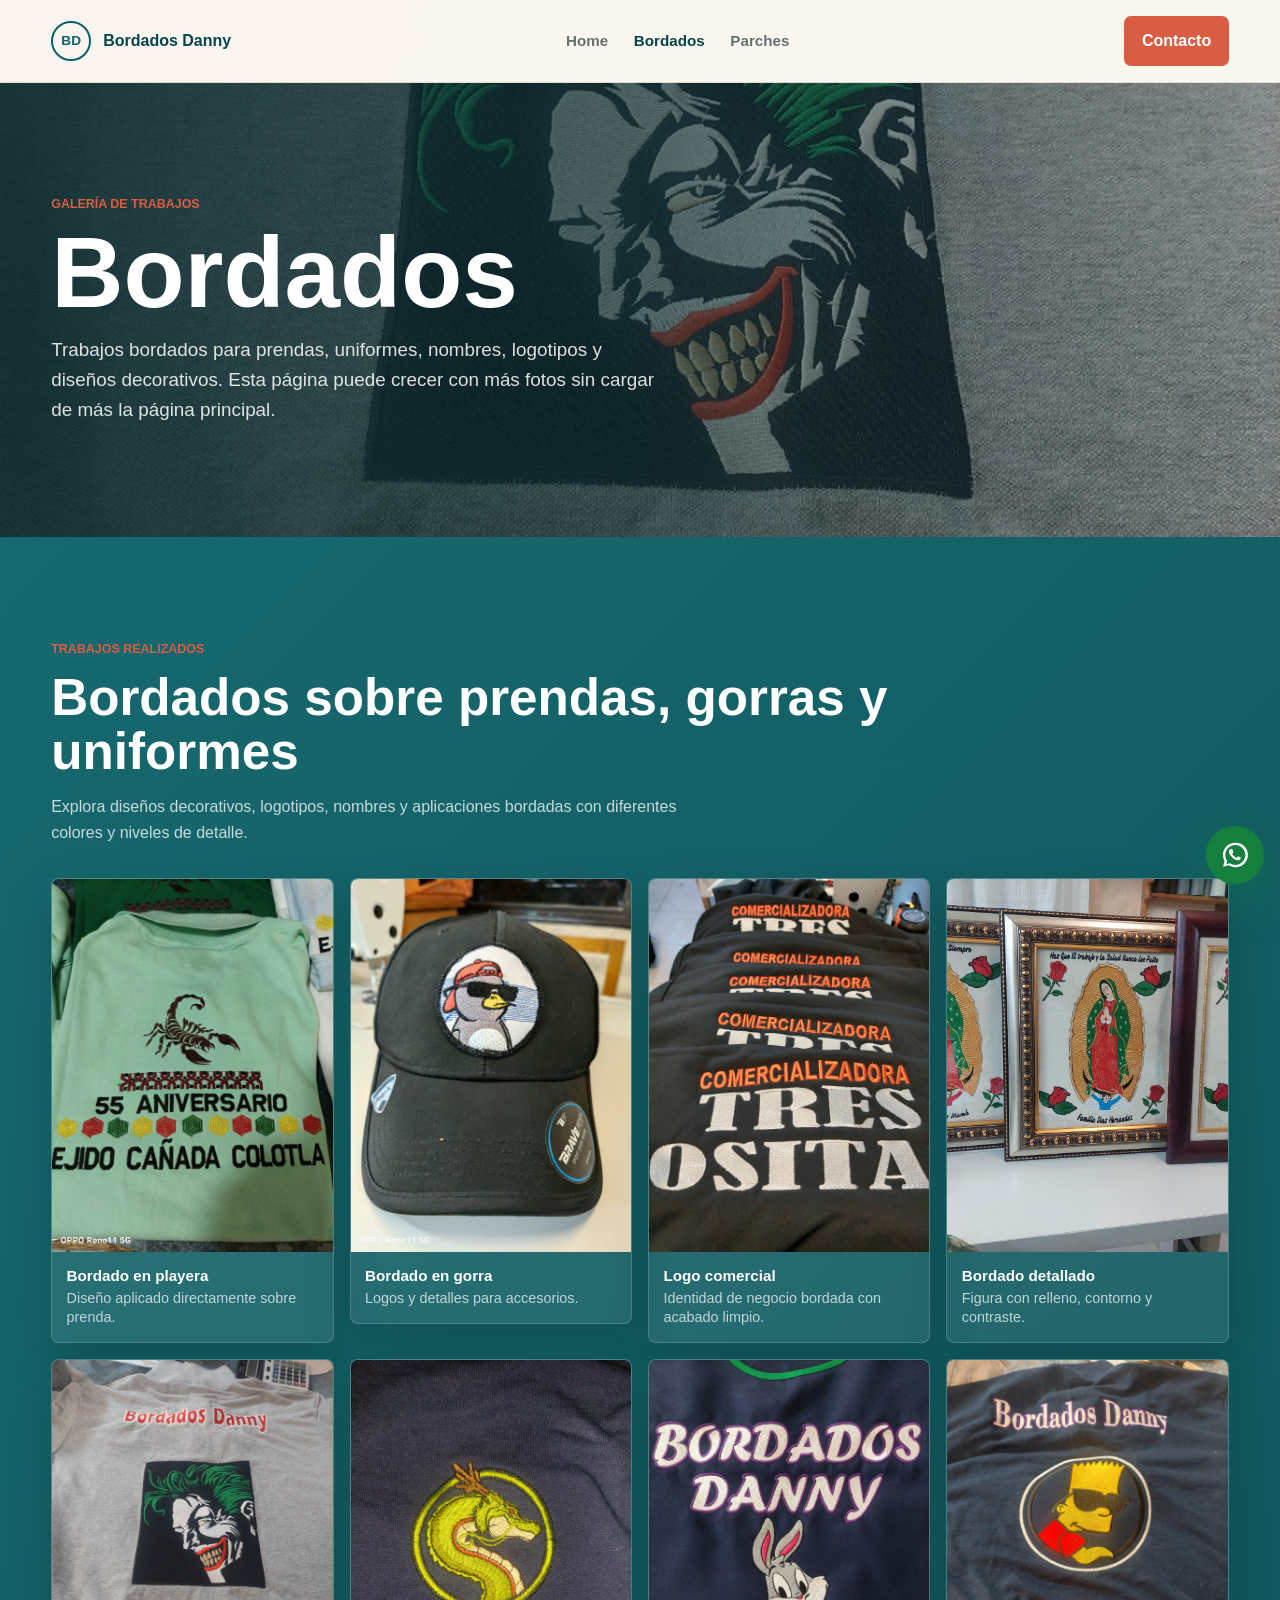
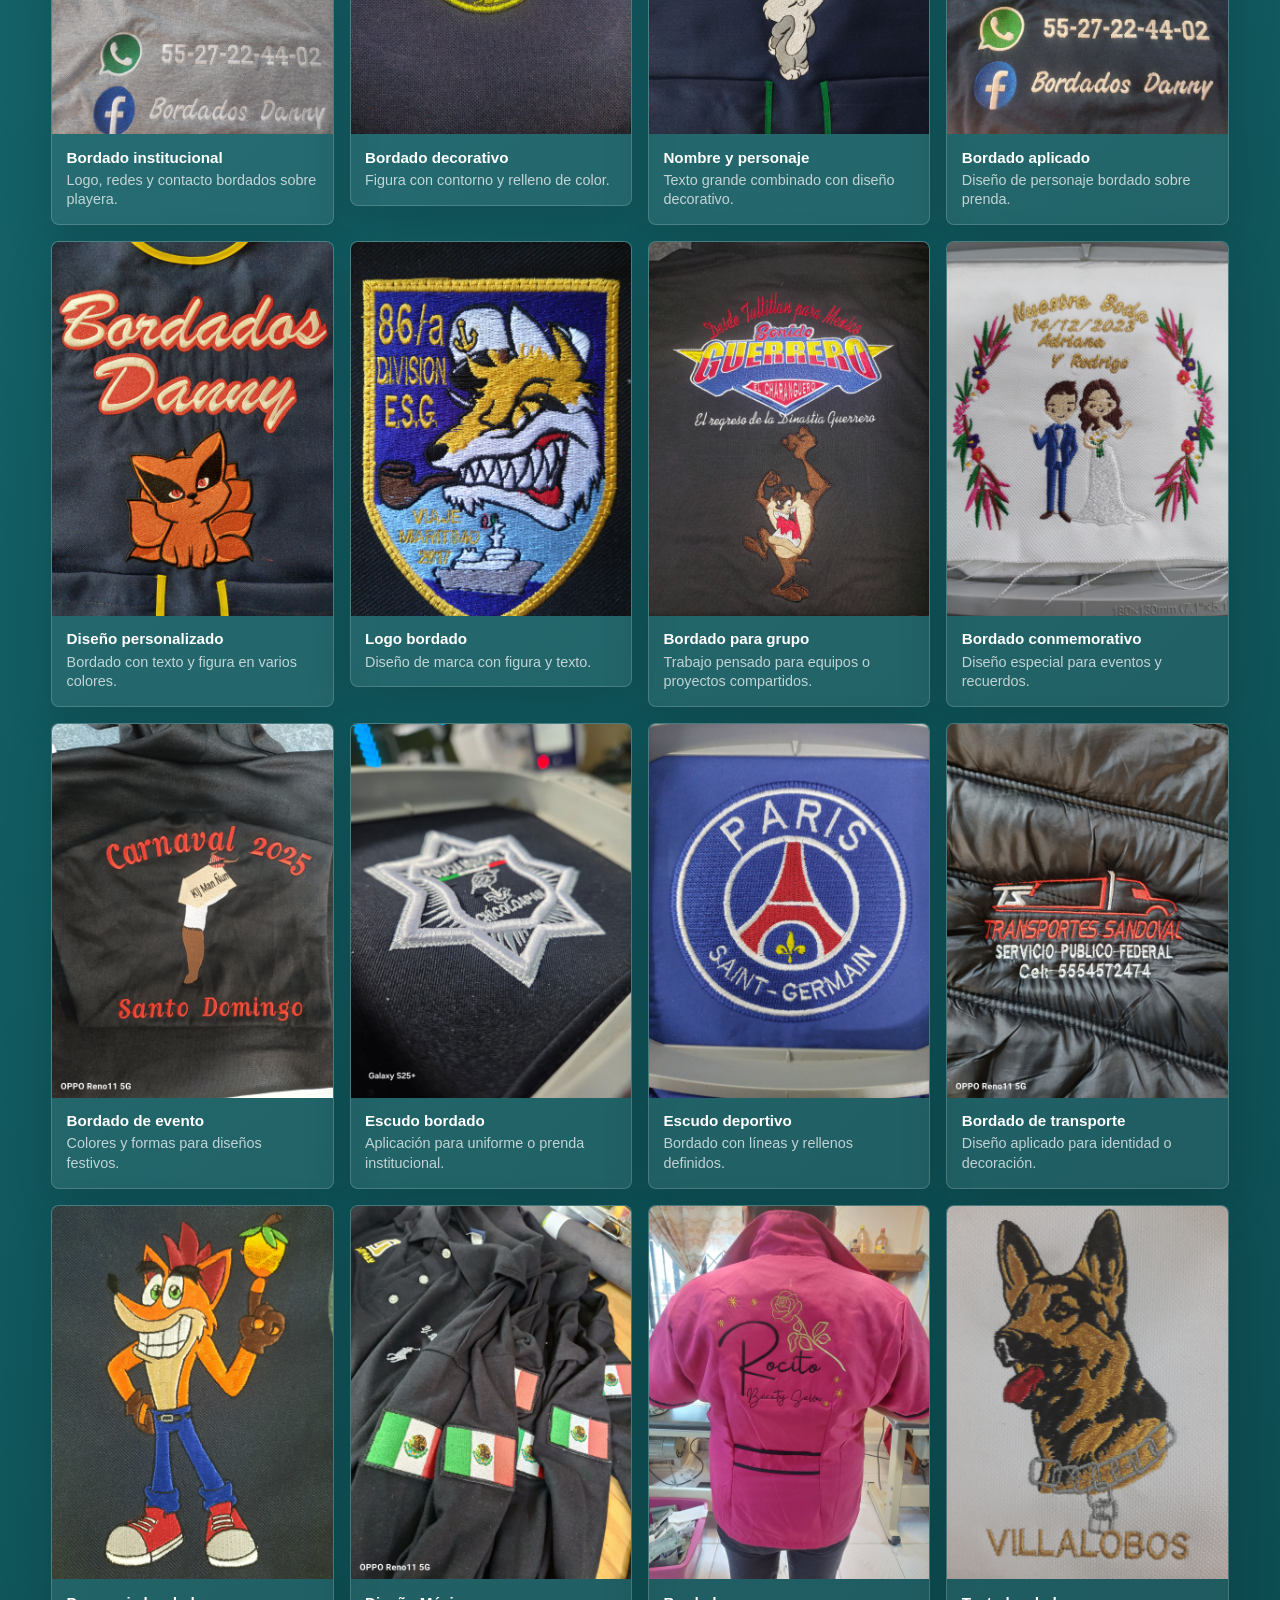
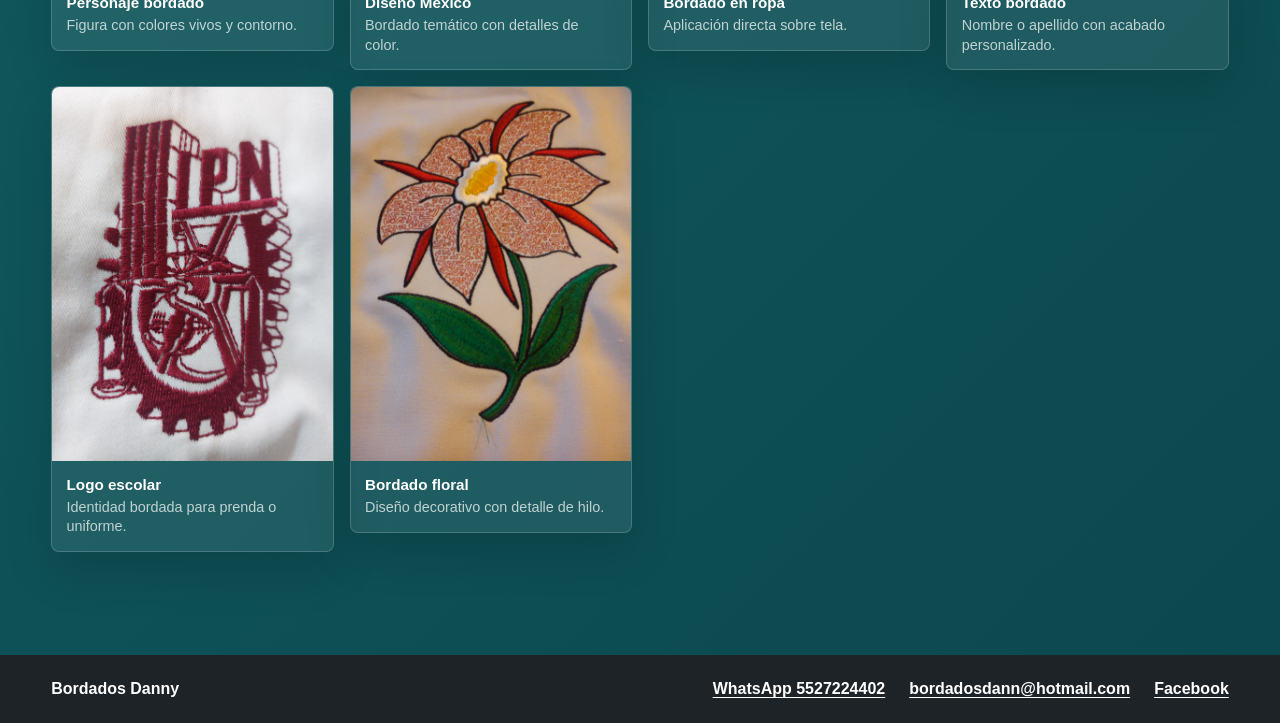
==== bordados.html @ f55cc2e5 "subida de imagenes" ====
<!DOCTYPE html>
<html lang="es">
<head>
  <meta charset="UTF-8">
  <meta name="viewport" content="width=device-width, initial-scale=1.0">
  <title>Bordados | Bordados Danny</title>
  <meta name="description" content="Galería de bordados personalizados de Bordados Danny para prendas, uniformes, logos, nombres y diseños especiales.">
  <link rel="stylesheet" href="styles.css">
</head>
<body>
  <header class="site-header">
    <a class="brand" href="index.html#inicio" aria-label="Inicio Bordados Danny">
      <span class="brand-mark">BD</span>
      <span>Bordados Danny</span>
    </a>

    <nav class="main-nav" aria-label="Navegación principal">
      <a href="index.html#inicio">Home</a>
      <a href="bordados.html" aria-current="page">Bordados</a>
      <a href="parches.html">Parches</a>
    </nav>

    <a class="header-cta" href="index.html#contacto">
      Contacto
    </a>
  </header>

  <main>
    <section class="page-hero">
      <div class="page-hero-copy">
        <p class="eyebrow">Galería de trabajos</p>
        <h1>Bordados</h1>
        <p>
          Trabajos bordados para prendas, uniformes, nombres, logotipos y diseños decorativos. Esta página puede crecer con más fotos sin cargar de más la página principal.
        </p>
      </div>
    </section>

    <section class="section gallery-page" aria-label="Galería completa de bordados">
      <div class="gallery-heading">
        <p class="eyebrow">Trabajos realizados</p>
        <h2>Bordados sobre prendas, gorras y uniformes</h2>
        <p>Explora diseños decorativos, logotipos, nombres y aplicaciones bordadas con diferentes colores y niveles de detalle.</p>
      </div>

      <div class="gallery-grid">
        <figure class="work-photo">
          <img src="assets/bordados/bordado-en-playera.jpeg" alt="Bordado personalizado sobre playera" loading="lazy">
          <figcaption>
            <strong>Bordado en playera</strong>
            <span>Diseño aplicado directamente sobre prenda.</span>
          </figcaption>
        </figure>

        <figure class="work-photo">
          <img src="assets/bordados/bordado-en-gorra.jpeg" alt="Bordado aplicado sobre gorra" loading="lazy">
          <figcaption>
            <strong>Bordado en gorra</strong>
            <span>Logos y detalles para accesorios.</span>
          </figcaption>
        </figure>

        <figure class="work-photo">
          <img src="assets/bordados/bordado-comercializadora.jpeg" alt="Bordado de logotipo comercial sobre prenda" loading="lazy">
          <figcaption>
            <strong>Logo comercial</strong>
            <span>Identidad de negocio bordada con acabado limpio.</span>
          </figcaption>
        </figure>

        <figure class="work-photo">
          <img src="assets/bordados/bordado-virgen.jpeg" alt="Bordado religioso de la Virgen" loading="lazy">
          <figcaption>
            <strong>Bordado detallado</strong>
            <span>Figura con relleno, contorno y contraste.</span>
          </figcaption>
        </figure>

        <figure class="work-photo">
          <img src="assets/bordados/bordado-playera-logo.jpeg" alt="Playera azul con logo Bordados Danny y datos bordados" loading="lazy">
          <figcaption>
            <strong>Bordado institucional</strong>
            <span>Logo, redes y contacto bordados sobre playera.</span>
          </figcaption>
        </figure>

        <figure class="work-photo">
          <img src="assets/bordados/bordado-dragon.jpeg" alt="Bordado de dragón verde sobre tela azul" loading="lazy">
          <figcaption>
            <strong>Bordado decorativo</strong>
            <span>Figura con contorno y relleno de color.</span>
          </figcaption>
        </figure>

        <figure class="work-photo">
          <img src="assets/bordados/bordado-personaje-azul.jpeg" alt="Mandil azul con texto Bordados Danny y personaje bordado" loading="lazy">
          <figcaption>
            <strong>Nombre y personaje</strong>
            <span>Texto grande combinado con diseño decorativo.</span>
          </figcaption>
        </figure>

        <figure class="work-photo">
          <img src="assets/bordados/bordado-parche-gris.jpeg" alt="Sudadera gris con bordado de personaje" loading="lazy">
          <figcaption>
            <strong>Bordado aplicado</strong>
            <span>Diseño de personaje bordado sobre prenda.</span>
          </figcaption>
        </figure>

        <figure class="work-photo">
          <img src="assets/bordados/bordado-zorro.jpg" alt="Mandil azul con texto Bordados Danny y zorro bordado" loading="lazy">
          <figcaption>
            <strong>Diseño personalizado</strong>
            <span>Bordado con texto y figura en varios colores.</span>
          </figcaption>
        </figure>

        <figure class="work-photo">
          <img src="assets/bordados/bordado-logo-zorro.jpeg" alt="Bordado de logotipo con figura de zorro" loading="lazy">
          <figcaption>
            <strong>Logo bordado</strong>
            <span>Diseño de marca con figura y texto.</span>
          </figcaption>
        </figure>

        <figure class="work-photo">
          <img src="assets/bordados/bordado-grupo.jpeg" alt="Bordado grupal sobre prenda" loading="lazy">
          <figcaption>
            <strong>Bordado para grupo</strong>
            <span>Trabajo pensado para equipos o proyectos compartidos.</span>
          </figcaption>
        </figure>

        <figure class="work-photo">
          <img src="assets/bordados/bordado-boda.jpeg" alt="Bordado con motivo de boda" loading="lazy">
          <figcaption>
            <strong>Bordado conmemorativo</strong>
            <span>Diseño especial para eventos y recuerdos.</span>
          </figcaption>
        </figure>

        <figure class="work-photo">
          <img src="assets/bordados/bordado-carnaval.jpeg" alt="Bordado con diseño de carnaval" loading="lazy">
          <figcaption>
            <strong>Bordado de evento</strong>
            <span>Colores y formas para diseños festivos.</span>
          </figcaption>
        </figure>

        <figure class="work-photo">
          <img src="assets/bordados/bordado-policia.jpeg" alt="Bordado de escudo de policía" loading="lazy">
          <figcaption>
            <strong>Escudo bordado</strong>
            <span>Aplicación para uniforme o prenda institucional.</span>
          </figcaption>
        </figure>

        <figure class="work-photo">
          <img src="assets/bordados/bordado-psg.jpeg" alt="Bordado de escudo deportivo PSG" loading="lazy">
          <figcaption>
            <strong>Escudo deportivo</strong>
            <span>Bordado con líneas y rellenos definidos.</span>
          </figcaption>
        </figure>

        <figure class="work-photo">
          <img src="assets/bordados/bordado-trasnporte.jpeg" alt="Bordado de transporte sobre prenda" loading="lazy">
          <figcaption>
            <strong>Bordado de transporte</strong>
            <span>Diseño aplicado para identidad o decoración.</span>
          </figcaption>
        </figure>

        <figure class="work-photo">
          <img src="assets/bordados/boradado-crash.jpeg" alt="Bordado de personaje Crash" loading="lazy">
          <figcaption>
            <strong>Personaje bordado</strong>
            <span>Figura con colores vivos y contorno.</span>
          </figcaption>
        </figure>

        <figure class="work-photo">
          <img src="assets/bordados/boradado-mexico.jpeg" alt="Bordado con diseño de México" loading="lazy">
          <figcaption>
            <strong>Diseño México</strong>
            <span>Bordado temático con detalles de color.</span>
          </figcaption>
        </figure>

        <figure class="work-photo">
          <img src="assets/bordados/boradado-ropa.jpeg" alt="Bordado aplicado sobre ropa" loading="lazy">
          <figcaption>
            <strong>Bordado en ropa</strong>
            <span>Aplicación directa sobre tela.</span>
          </figcaption>
        </figure>

        <figure class="work-photo">
          <img src="assets/bordados/boraddao-villalobos.jpeg" alt="Bordado de texto Villalobos" loading="lazy">
          <figcaption>
            <strong>Texto bordado</strong>
            <span>Nombre o apellido con acabado personalizado.</span>
          </figcaption>
        </figure>

        <figure class="work-photo">
          <img src="assets/bordados/boraddo-ipn.jpeg" alt="Bordado de logotipo IPN" loading="lazy">
          <figcaption>
            <strong>Logo escolar</strong>
            <span>Identidad bordada para prenda o uniforme.</span>
          </figcaption>
        </figure>

        <figure class="work-photo">
          <img src="assets/bordados/boradodo-flor.jpeg" alt="Bordado floral sobre tela" loading="lazy">
          <figcaption>
            <strong>Bordado floral</strong>
            <span>Diseño decorativo con detalle de hilo.</span>
          </figcaption>
        </figure>
      </div>
    </section>
  </main>

  <footer class="site-footer">
    <p>Bordados Danny</p>
    <div class="footer-links">
      <a href="https://wa.me/525527224402?text=Me%20gustar%C3%ADa%20recibir%20informaci%C3%B3n." target="_blank" rel="noopener">WhatsApp 5527224402</a>
      <a href="mailto:bordadosdann@hotmail.com">bordadosdann@hotmail.com</a>
      <a href="https://www.facebook.com/share/1JJfWTKJQd/" target="_blank" rel="noopener">Facebook</a>
    </div>
  </footer>

  <a class="floating-whatsapp" href="https://wa.me/525527224402?text=Me%20gustar%C3%ADa%20recibir%20informaci%C3%B3n." target="_blank" rel="noopener" aria-label="Enviar WhatsApp a Bordados Danny 5527224402">
    <svg viewBox="0 0 24 24" aria-hidden="true" focusable="false">
      <path d="M12 2.1a9.7 9.7 0 0 0-8.4 14.5l-1.2 4.5 4.6-1.2A9.7 9.7 0 1 0 12 2.1Zm0 17.6a7.9 7.9 0 0 1-4-1.1l-.3-.2-2.7.7.7-2.6-.2-.3A7.9 7.9 0 1 1 12 19.7Zm4.4-5.9c-.2-.1-1.4-.7-1.6-.8s-.4-.1-.6.1-.6.8-.8.9-.3.2-.5.1a6.5 6.5 0 0 1-3.2-2.8c-.2-.3 0-.4.1-.6l.4-.5c.1-.2.2-.3.3-.5s0-.4 0-.5l-.7-1.7c-.2-.4-.4-.4-.6-.4h-.5c-.2 0-.5.1-.7.3s-.9.8-.9 2.1 1 2.4 1.1 2.6a9.1 9.1 0 0 0 3.8 3.3c1.4.6 1.9.6 2.6.5.8-.1 1.4-.6 1.6-1.1.2-.5.2-1 .1-1.1Z"/>
    </svg>
  </a>
</body>
</html>
---- styles.css ----
/* === Variables globales === */
:root {
  --ink: #1e2327;
  --muted: #66706f;
  --line: #d9d0c2;
  --paper: #faf7f0;
  --teal: #0a6168;
  --teal-dark: #06454a;
  --coral: #d95d42;
  --white: #ffffff;
  --shadow: 0 24px 70px rgba(31, 35, 35, 0.13);
}

/* === Reset y tipografía === */
* {
  box-sizing: border-box;
}

html {
  scroll-behavior: smooth;
}

body {
  margin: 0;
  font-family: Arial, Helvetica, sans-serif;
  color: var(--ink);
  background:
    radial-gradient(circle at 10% 0%, rgba(217, 93, 66, 0.12), transparent 32rem),
    linear-gradient(180deg, var(--paper), #fffaf2 38%, #f7f4ec);
  line-height: 1.6;
}

img {
  display: block;
  max-width: 100%;
}

a {
  color: inherit;
  text-decoration: none;
}

/* === Header === */
.site-header {
  position: sticky;
  top: 0;
  z-index: 20;
  display: grid;
  grid-template-columns: auto minmax(0, 1fr) auto;
  align-items: center;
  gap: 1.5rem;
  padding: 1rem clamp(1rem, 4vw, 4.5rem);
  background: rgba(250, 247, 240, 0.92);
  border-bottom: 1px solid rgba(217, 208, 194, 0.7);
  backdrop-filter: blur(14px);
}

.brand {
  display: inline-flex;
  align-items: center;
  gap: 0.75rem;
  min-width: 0;
  font-weight: 800;
  color: var(--teal-dark);
}

.brand span:last-child {
  overflow: hidden;
  text-overflow: ellipsis;
  white-space: nowrap;
}

.brand-mark {
  display: grid;
  width: 2.5rem;
  height: 2.5rem;
  place-items: center;
  border: 2px solid var(--teal);
  border-radius: 50%;
  color: var(--teal);
  font-size: 0.85rem;
  letter-spacing: 0;
}

.main-nav {
  display: flex;
  align-items: center;
  justify-content: center;
  gap: clamp(0.75rem, 2.4vw, 1.6rem);
  color: var(--muted);
  font-weight: 700;
  font-size: 0.95rem;
}

.main-nav a:hover,
.main-nav a:focus {
  color: var(--coral);
}

.main-nav a[aria-current="page"] {
  color: var(--teal-dark);
}

.header-cta {
  display: inline-flex;
  min-height: 2.8rem;
  align-items: center;
  justify-content: center;
  padding: 0.75rem 1.1rem;
  border-radius: 0.45rem;
  color: var(--white);
  background: var(--coral);
  font-weight: 800;
  white-space: nowrap;
}

/* === Hero === */
.hero {
  min-height: min(760px, calc(100vh - 4.6rem));
  display: grid;
  align-items: center;
  padding: clamp(3rem, 8vw, 7rem) clamp(1rem, 4vw, 4.5rem);
  background:
    linear-gradient(90deg, rgba(8, 40, 43, 0.85) 0%, rgba(8, 40, 43, 0.68) 38%, rgba(8, 40, 43, 0.1) 72%),
    url("assets/shared/bordados-hero.png") center / cover no-repeat;
}

.hero-content {
  max-width: 700px;
  color: var(--white);
}

.eyebrow {
  margin: 0 0 0.7rem;
  color: var(--coral);
  font-size: 0.78rem;
  font-weight: 800;
  letter-spacing: 0;
  text-transform: uppercase;
}

.hero .eyebrow {
  color: #ffd0bf;
}

h1,
h2,
h3,
p {
  overflow-wrap: anywhere;
}

h1 {
  margin: 0;
  font-size: clamp(3rem, 9vw, 7.25rem);
  line-height: 0.93;
  letter-spacing: 0;
}

h2 {
  margin: 0;
  font-size: clamp(2rem, 4vw, 3.8rem);
  line-height: 1.05;
  letter-spacing: 0;
}

h3 {
  margin: 1rem 0 0.65rem;
  font-size: 1.25rem;
  line-height: 1.2;
}

.hero-copy {
  max-width: 560px;
  margin: 1.25rem 0 0;
  color: rgba(255, 255, 255, 0.88);
  font-size: clamp(1rem, 2vw, 1.22rem);
}

.hero-actions {
  display: flex;
  flex-wrap: wrap;
  gap: 0.85rem;
  margin-top: 2rem;
}

.button {
  display: inline-flex;
  min-height: 3rem;
  align-items: center;
  justify-content: center;
  padding: 0.8rem 1.15rem;
  border: 1px solid transparent;
  border-radius: 0.45rem;
  font-weight: 800;
  cursor: pointer;
  transition: transform 160ms ease, box-shadow 160ms ease, background 160ms ease;
}

.button:hover,
.button:focus {
  transform: translateY(-1px);
}

.primary {
  color: var(--white);
  background: var(--coral);
  box-shadow: 0 12px 28px rgba(217, 93, 66, 0.28);
}

.secondary {
  color: var(--white);
  border-color: rgba(255, 255, 255, 0.45);
  background: rgba(255, 255, 255, 0.11);
}

.whatsapp {
  color: var(--white);
  background: #15803d;
  box-shadow: 0 12px 28px rgba(21, 128, 61, 0.24);
}

/* === Secciones generales === */
.section {
  padding: clamp(3.5rem, 8vw, 6.5rem) clamp(1rem, 4vw, 4.5rem);
}

.intro {
  display: grid;
  grid-template-columns: minmax(0, 0.95fr) minmax(280px, 0.75fr);
  gap: clamp(2rem, 6vw, 5rem);
  align-items: end;
  border-bottom: 1px solid var(--line);
}

.intro p:last-child {
  margin: 0;
  color: var(--muted);
  font-size: 1.08rem;
}

.section-heading {
  max-width: 800px;
  margin-bottom: 2rem;
}

.section-actions {
  display: flex;
  flex-wrap: wrap;
  gap: 0.85rem;
  margin-top: 1.5rem;
}

/* === Servicios === */
.service-grid {
  display: grid;
  grid-template-columns: repeat(3, minmax(0, 1fr));
  gap: 1rem;
}

.service-card {
  min-height: 18rem;
  padding: 1.35rem;
  border: 1px solid var(--line);
  border-radius: 0.5rem;
  background: rgba(255, 255, 255, 0.72);
  box-shadow: 0 14px 40px rgba(31, 35, 35, 0.06);
  transition: transform 160ms ease, box-shadow 160ms ease, border-color 160ms ease;
}

.service-card:hover {
  transform: translateY(-2px);
  border-color: var(--teal);
  box-shadow: 0 18px 48px rgba(10, 97, 104, 0.12);
}

.service-icon {
  display: inline-grid;
  width: 3rem;
  height: 3rem;
  place-items: center;
  border-radius: 50%;
  color: var(--white);
  background: var(--teal);
  font-weight: 800;
}

.service-card p,
.work-copy p,
.contact-copy p,
.work-list span {
  color: var(--muted);
}

/* === Trabajos === */
.work-band {
  display: grid;
  grid-template-columns: minmax(0, 0.8fr) minmax(280px, 0.7fr);
  gap: clamp(2rem, 6vw, 5rem);
  padding: clamp(3.5rem, 8vw, 6.5rem) clamp(1rem, 4vw, 4.5rem);
  color: var(--white);
  background:
    linear-gradient(135deg, rgba(10, 97, 104, 0.95), rgba(6, 69, 74, 0.98)),
    repeating-linear-gradient(45deg, transparent 0 14px, rgba(255, 255, 255, 0.08) 14px 15px);
}

.work-band .eyebrow {
  color: #ffc2ae;
}

.work-copy p {
  max-width: 560px;
  color: rgba(255, 255, 255, 0.76);
}

.work-list {
  display: grid;
  gap: 1rem;
}

.work-list div {
  padding: 1rem 0;
  border-bottom: 1px solid rgba(255, 255, 255, 0.2);
}

.work-list strong,
.work-list span {
  display: block;
}

.work-list strong {
  margin-bottom: 0.2rem;
  font-size: 1.05rem;
}

.work-list span {
  color: rgba(255, 255, 255, 0.74);
}

.work-gallery {
  grid-column: 1 / -1;
  display: grid;
  grid-template-columns: repeat(4, minmax(0, 1fr));
  align-items: start;
  gap: 1rem;
}

.work-photo {
  display: grid;
  align-self: start;
  align-content: start;
  min-width: 0;
  margin: 0;
  overflow: hidden;
  border: 1px solid rgba(255, 255, 255, 0.18);
  border-radius: 0.5rem;
  background: rgba(255, 255, 255, 0.08);
  box-shadow: 0 18px 48px rgba(0, 0, 0, 0.16);
  transition: transform 200ms ease, box-shadow 200ms ease;
}

.work-photo:hover {
  transform: translateY(-3px);
  box-shadow: 0 24px 56px rgba(0, 0, 0, 0.22);
}

.work-photo img {
  width: 100%;
  aspect-ratio: 3 / 4;
  object-fit: cover;
  transition: transform 300ms ease;
}

.work-photo:hover img {
  transform: scale(1.03);
}

.work-photo.featured {
  grid-column: span 2;
}

.work-photo figcaption {
  display: grid;
  gap: 0.25rem;
  padding: 0.9rem;
}

.work-photo strong,
.work-photo span {
  display: block;
}

.work-photo strong {
  font-size: 0.95rem;
  line-height: 1.2;
}

.work-photo span {
  color: rgba(255, 255, 255, 0.72);
  font-size: 0.9rem;
  line-height: 1.35;
}

/* === Parches === */
.patch-section {
  background: #fffaf2;
}

.patch-section .section-heading > p:not(.eyebrow) {
  max-width: 780px;
  margin: 1rem 0 0;
  color: var(--muted);
}

.patch-grid {
  display: grid;
  grid-template-columns: repeat(auto-fit, minmax(min(100%, 18rem), 1fr));
  align-items: start;
  gap: 1rem;
}

.patch-item {
  display: grid;
  min-width: 0;
  margin: 0;
  overflow: hidden;
  border: 1px solid var(--line);
  border-radius: 0.5rem;
  background: var(--white);
  box-shadow: 0 14px 40px rgba(31, 35, 35, 0.08);
}

.patch-item img {
  width: 100%;
  aspect-ratio: 4 / 3;
  object-fit: cover;
}

.patch-item figcaption {
  display: grid;
  gap: 0.25rem;
  padding: 0.95rem;
}

.patch-item strong,
.patch-item span {
  display: block;
}

.patch-item strong {
  color: var(--teal-dark);
  line-height: 1.2;
}

.patch-item span {
  color: var(--muted);
  font-size: 0.92rem;
  line-height: 1.35;
}

/* === Páginas internas === */
.page-hero {
  min-height: 420px;
  display: grid;
  align-items: end;
  padding: clamp(4rem, 9vw, 7rem) clamp(1rem, 4vw, 4.5rem);
  color: var(--white);
  background:
    linear-gradient(90deg, rgba(8, 40, 43, 0.9) 0%, rgba(8, 40, 43, 0.68) 48%, rgba(8, 40, 43, 0.2) 100%),
    url("assets/bordados/bordado-playera-logo.jpeg") center / cover no-repeat;
}

.page-hero-patches {
  background:
    linear-gradient(90deg, rgba(8, 40, 43, 0.9) 0%, rgba(8, 40, 43, 0.66) 48%, rgba(8, 40, 43, 0.18) 100%),
    url("assets/parches/parche-pikachu.jpeg") center / cover no-repeat;
}

.page-hero-copy {
  max-width: 780px;
}

.page-hero h1 {
  font-size: clamp(3rem, 8vw, 6.25rem);
}

.page-hero p:last-child {
  max-width: 620px;
  margin: 1rem 0 0;
  color: rgba(255, 255, 255, 0.86);
  font-size: clamp(1rem, 2vw, 1.18rem);
}

.gallery-page {
  color: var(--white);
  background:
    linear-gradient(135deg, rgba(10, 97, 104, 0.95), rgba(6, 69, 74, 0.98)),
    repeating-linear-gradient(45deg, transparent 0 14px, rgba(255, 255, 255, 0.08) 14px 15px);
}

.light-gallery {
  color: var(--ink);
  background: #fffaf2;
}

.gallery-grid {
  display: grid;
  grid-template-columns: repeat(auto-fit, minmax(min(100%, 15.5rem), 1fr));
  align-items: start;
  gap: 1rem;
}

.gallery-heading {
  max-width: 880px;
  margin-bottom: 2rem;
}

.gallery-heading h2 {
  color: var(--white);
}

.gallery-heading p:last-child {
  max-width: 680px;
  margin: 1rem 0 0;
  color: rgba(255, 255, 255, 0.76);
}

.gallery-heading-light h2 {
  color: var(--ink);
}

.gallery-heading-light p:last-child {
  color: var(--muted);
}

/* === Contacto y formulario === */
.contact-section {
  display: grid;
  grid-template-columns: minmax(0, 0.75fr) minmax(20rem, 0.65fr);
  gap: clamp(2rem, 6vw, 5rem);
  align-items: start;
  padding: clamp(3.5rem, 8vw, 6.5rem) clamp(1rem, 4vw, 4.5rem);
}

.contact-form {
  display: grid;
  min-width: 0;
  gap: 1.15rem;
  padding: clamp(1rem, 3vw, 1.5rem);
  border: 1px solid var(--line);
  border-radius: 0.5rem;
  background: var(--white);
  box-shadow: var(--shadow);
}

.form-header {
  display: grid;
  gap: 0.25rem;
  padding-bottom: 0.85rem;
  border-bottom: 1px solid var(--line);
}

.form-header h3 {
  margin: 0;
}

.form-grid {
  display: grid;
  grid-template-columns: repeat(2, minmax(0, 1fr));
  gap: 1rem;
}

.form-row-full {
  grid-column: 1 / -1;
}

.contact-details {
  display: grid;
  gap: 0.9rem;
  margin-top: 1.75rem;
}

.contact-card {
  position: relative;
  display: grid;
  gap: 0.22rem;
  padding: 1.1rem 3.25rem 1.1rem 1rem;
  border: 1px solid var(--line);
  border-radius: 0.5rem;
  background: rgba(255, 255, 255, 0.78);
  box-shadow: 0 10px 28px rgba(31, 35, 35, 0.05);
  transition: border-color 160ms ease, box-shadow 160ms ease, transform 160ms ease, background 160ms ease;
}

.contact-card::after {
  content: ">";
  position: absolute;
  right: 1rem;
  top: 50%;
  display: grid;
  width: 2rem;
  height: 2rem;
  place-items: center;
  border-radius: 50%;
  color: var(--white);
  background: var(--teal);
  font-weight: 800;
  transform: translateY(-50%);
}

.facebook-card::after {
  content: "f";
  background: #1877f2;
  font-family: Arial, Helvetica, sans-serif;
  font-size: 1.15rem;
  line-height: 1;
}

.contact-card span {
  color: var(--muted);
  font-size: 0.86rem;
  font-weight: 800;
  text-transform: uppercase;
}

.contact-card strong {
  color: var(--teal-dark);
  font-size: clamp(1rem, 2vw, 1.2rem);
  font-weight: 800;
  line-height: 1.25;
  overflow-wrap: anywhere;
}

.contact-card small {
  color: var(--coral);
  font-size: 0.86rem;
  font-weight: 800;
}

.contact-card:hover,
.contact-card:focus {
  border-color: var(--teal);
  background: var(--white);
  box-shadow: 0 16px 36px rgba(10, 97, 104, 0.14);
  transform: translateY(-1px);
}

.facebook-card:hover,
.facebook-card:focus {
  border-color: #1877f2;
  box-shadow: 0 16px 36px rgba(24, 119, 242, 0.16);
}

.form-row {
  display: grid;
  gap: 0.4rem;
}

label {
  font-weight: 800;
  color: var(--teal-dark);
  font-size: 0.92rem;
}

input,
textarea {
  width: 100%;
  min-height: 3rem;
  padding: 0.8rem 0.9rem;
  border: 1px solid #cfc7ba;
  border-radius: 0.4rem;
  color: var(--ink);
  background: #fffcf7;
  font: inherit;
}

textarea {
  min-height: 7rem;
  resize: vertical;
}

input:focus,
textarea:focus {
  outline: 3px solid rgba(10, 97, 104, 0.16);
  border-color: var(--teal);
}

.optional-label {
  color: var(--muted);
  font-weight: 700;
}

.form-button {
  width: 100%;
  margin-top: 0.35rem;
  border: 0;
  font: inherit;
}

.form-message {
  min-height: 1.5rem;
  margin: 0;
  color: var(--teal-dark);
  font-weight: 700;
}

/* === Footer === */
.site-footer {
  display: flex;
  flex-wrap: wrap;
  justify-content: space-between;
  gap: 1rem;
  padding: 1.35rem clamp(1rem, 4vw, 4.5rem);
  color: rgba(255, 255, 255, 0.78);
  background: var(--ink);
}

.site-footer p {
  margin: 0;
  color: var(--white);
  font-weight: 800;
}

.site-footer a {
  color: var(--white);
  font-weight: 800;
  text-decoration: underline;
  text-underline-offset: 0.18em;
}

.footer-links {
  display: flex;
  flex-wrap: wrap;
  gap: 0.5rem 1.5rem;
}

/* === WhatsApp flotante === */
.floating-whatsapp {
  position: fixed;
  right: 1rem;
  bottom: 1rem;
  z-index: 30;
  display: inline-flex;
  width: 3.6rem;
  height: 3.6rem;
  align-items: center;
  justify-content: center;
  padding: 0;
  border-radius: 50%;
  color: var(--white);
  background: #15803d;
  box-shadow: 0 18px 45px rgba(21, 128, 61, 0.34);
}

.floating-whatsapp svg {
  width: 1.9rem;
  height: 1.9rem;
  fill: currentColor;
}

/* === Responsive === */
@media (max-width: 860px) {
  .site-header {
    grid-template-columns: minmax(0, 1fr) auto;
    gap: 0.85rem;
  }

  .main-nav {
    grid-column: 1 / -1;
    justify-content: flex-start;
    width: 100%;
    overflow-x: auto;
    padding-bottom: 0.15rem;
  }

  .hero {
    min-height: 650px;
    background:
      linear-gradient(180deg, rgba(8, 40, 43, 0.86) 0%, rgba(8, 40, 43, 0.55) 58%, rgba(8, 40, 43, 0.18) 100%),
      url("assets/shared/bordados-hero.png") center / cover no-repeat;
  }

  .intro,
  .service-grid,
  .work-band,
  .contact-section {
    grid-template-columns: 1fr;
  }

  .work-gallery {
    grid-template-columns: repeat(2, minmax(0, 1fr));
  }

  .patch-grid,
  .gallery-grid {
    grid-template-columns: repeat(2, minmax(0, 1fr));
  }

  .service-card {
    min-height: auto;
  }
}

@media (max-width: 560px) {
  .site-header {
    grid-template-columns: 3rem minmax(0, 1fr) auto;
    gap: 0.75rem;
    padding: 0.55rem 0.95rem;
  }

  .main-nav {
    grid-column: auto;
    justify-content: center;
    min-width: 0;
    width: auto;
    padding-bottom: 0;
    overflow: visible;
    gap: 0.65rem;
    font-size: 0.9rem;
    line-height: 1;
  }

  .brand {
    justify-content: flex-start;
    gap: 0;
  }

  .brand-mark {
    width: 2.45rem;
    height: 2.45rem;
    font-size: 0.9rem;
    flex: 0 0 auto;
  }

  .brand span:last-child {
    display: none;
  }

  .header-cta {
    justify-self: end;
    min-height: 2.2rem;
    padding: 0.4rem 0;
    color: var(--muted);
    background: transparent;
    font-size: 0.95rem;
    line-height: 1;
    box-shadow: none;
  }

  .hero {
    min-height: 560px;
    padding: 3rem 1rem;
    background-position: 58% center;
  }

  h1 {
    font-size: clamp(2.45rem, 16vw, 3.4rem);
    line-height: 0.98;
  }

  h2 {
    font-size: clamp(1.9rem, 11vw, 2.55rem);
    line-height: 1.08;
  }

  .hero-copy,
  .intro p:last-child {
    font-size: 1rem;
  }

  .section,
  .work-band,
  .contact-section {
    padding: 3rem 1rem;
  }

  .page-hero {
    min-height: 360px;
    padding: 4rem 1rem 3rem;
  }

  .button {
    width: 100%;
  }

  .service-card,
  .contact-form {
    padding: 1rem;
  }

  .contact-card {
    padding: 1rem 3.25rem 1rem 1rem;
  }

  .form-grid {
    grid-template-columns: 1fr;
  }

  .work-gallery,
  .patch-grid,
  .gallery-grid {
    grid-template-columns: 1fr;
  }

  .work-photo.featured {
    grid-column: auto;
  }

  .site-footer {
    flex-direction: column;
    align-items: center;
    text-align: center;
    gap: 0.75rem;
    padding-bottom: 5rem;
  }

  .footer-links {
    flex-direction: column;
    gap: 0.5rem;
  }

  .floating-whatsapp {
    right: 0.75rem;
    bottom: 0.75rem;
    width: 3.2rem;
    height: 3.2rem;
  }
}

@media (max-width: 380px) {
  .site-header {
    grid-template-columns: 2.65rem minmax(0, 1fr) auto;
    padding-inline: 0.6rem;
    gap: 0.55rem;
  }

  .brand-mark {
    width: 2.25rem;
    height: 2.25rem;
    font-size: 0.82rem;
  }

  .main-nav,
  .header-cta {
    font-size: 0.88rem;
  }

  .main-nav {
    grid-column: auto;
  }

  .header-cta {
    width: auto;
  }

  .hero-actions {
    gap: 0.65rem;
  }
}
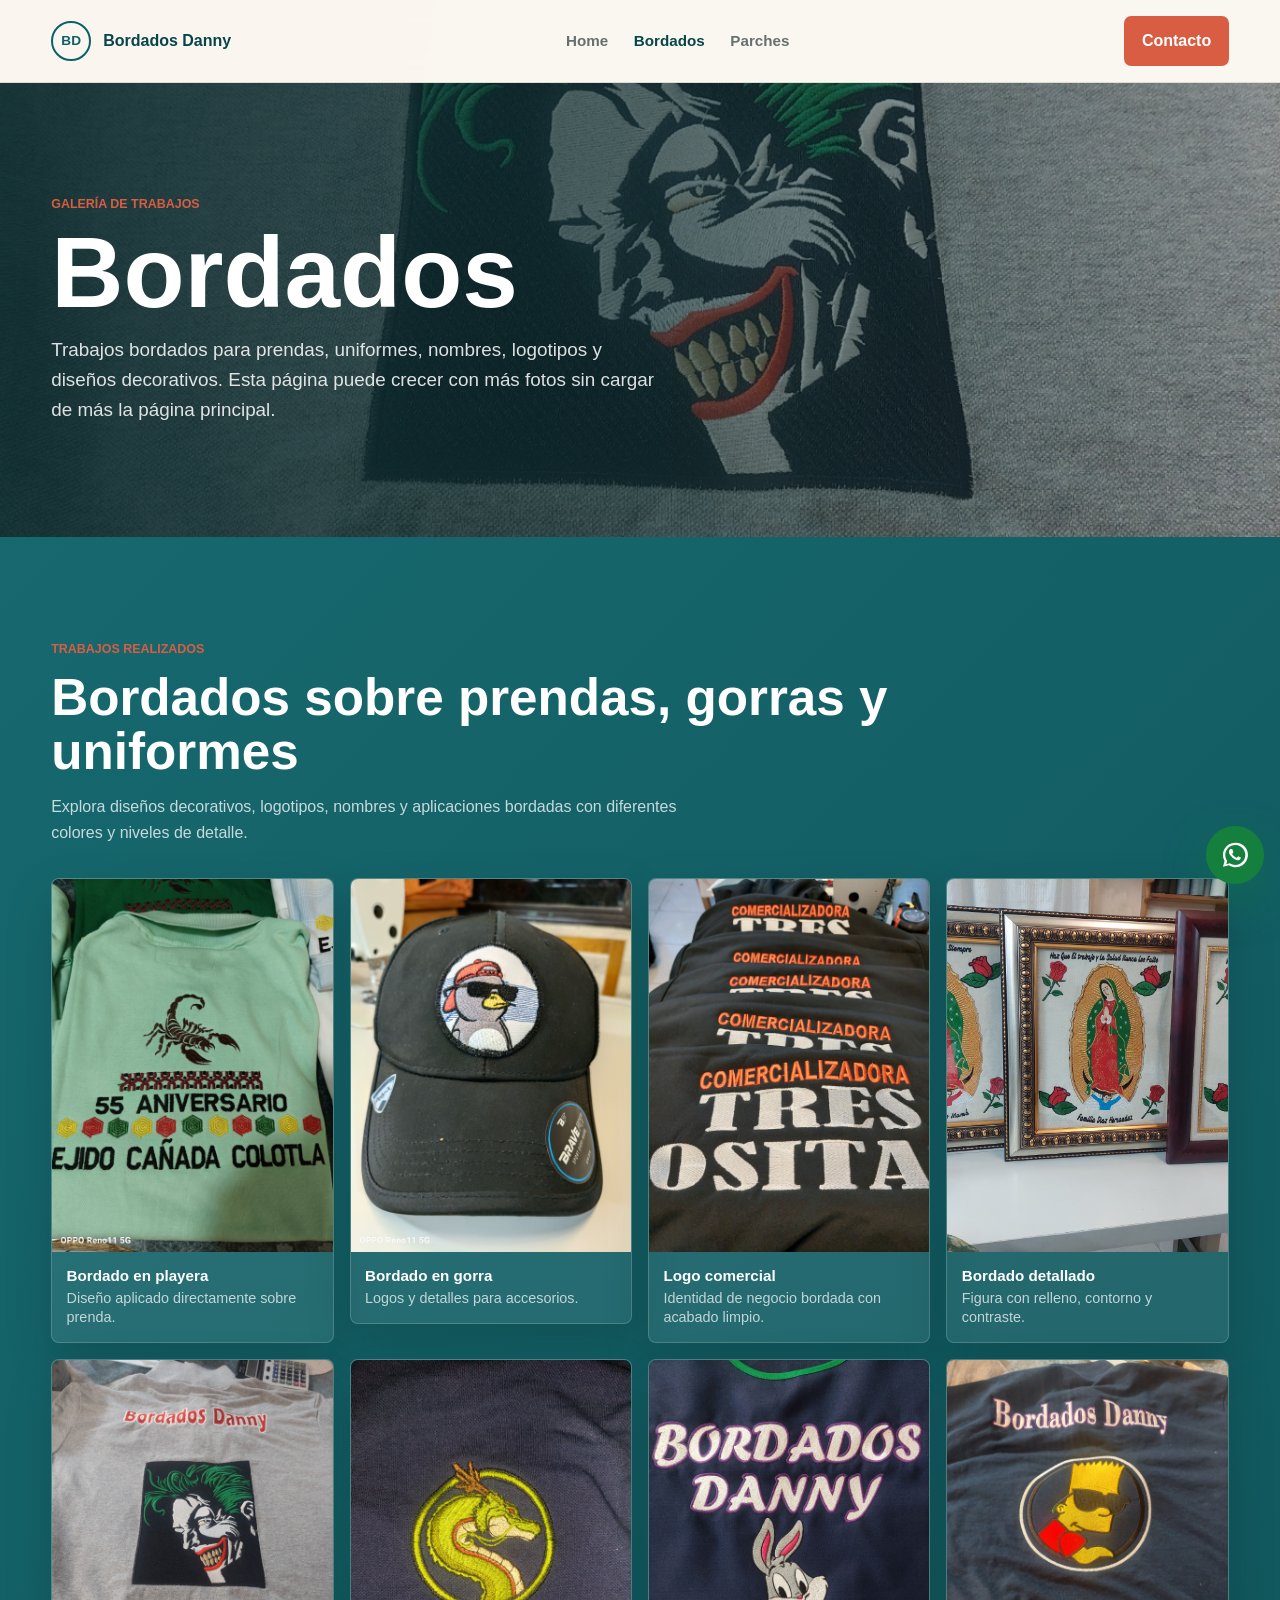
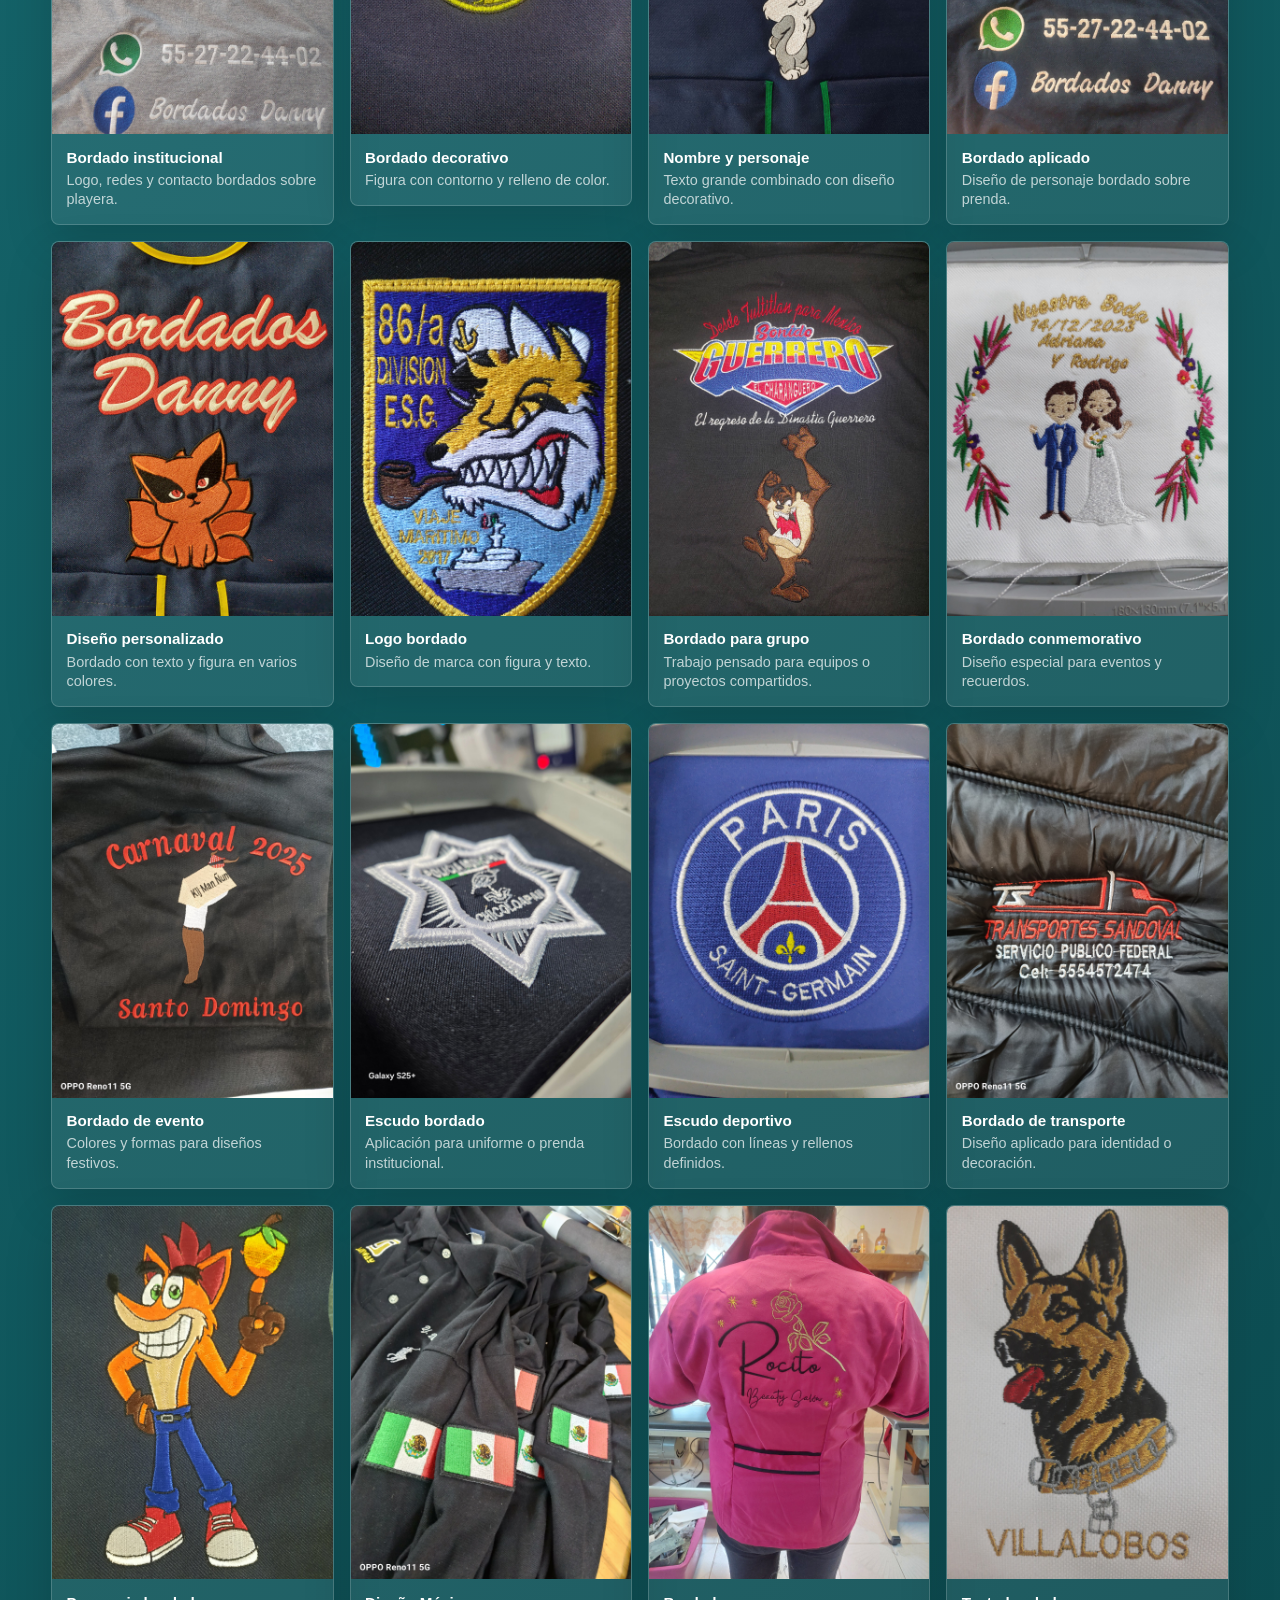
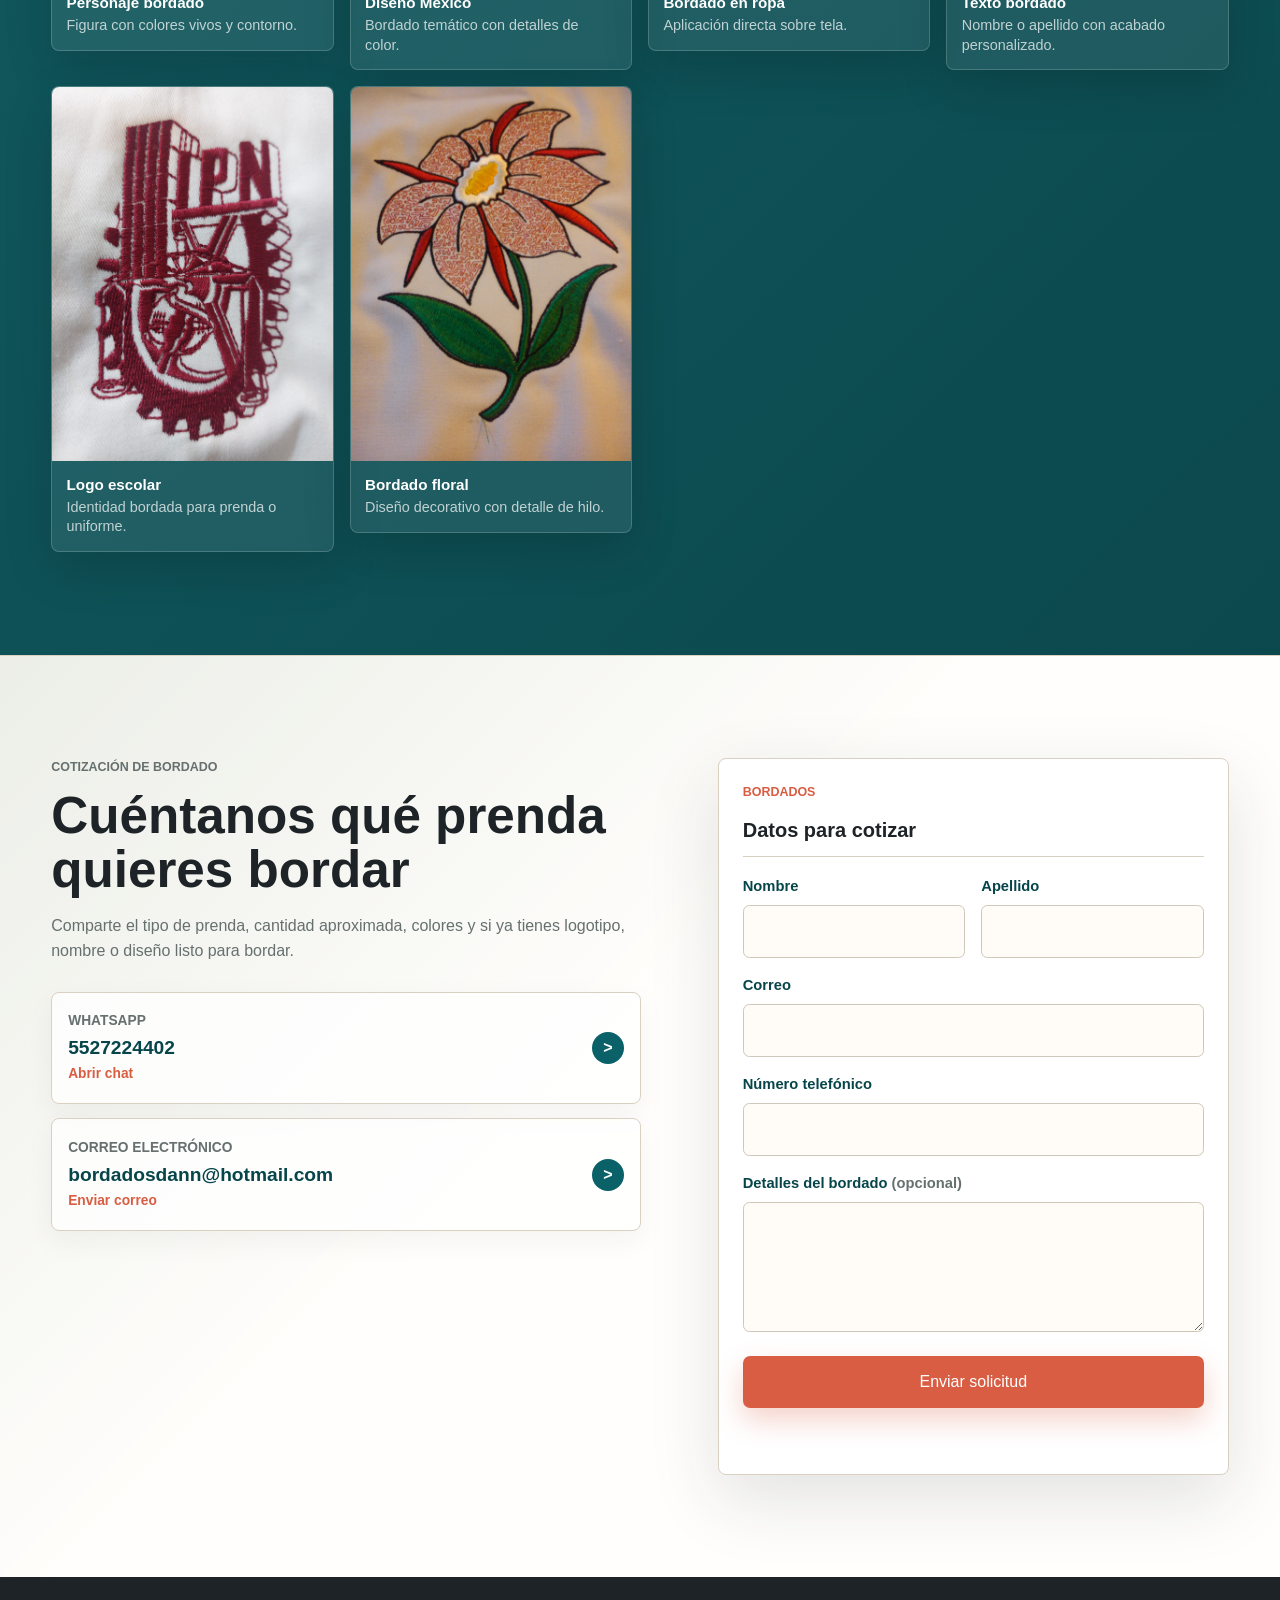
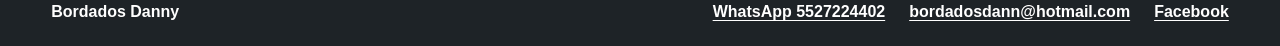
==== commit 28ff77e8: "formularios" ====
--- a/bordados.html
+++ b/bordados.html
@@ -9,7 +9,7 @@
 </head>
 <body>
   <header class="site-header">
-    <a class="brand" href="index.html#inicio" aria-label="Inicio Bordados Danny">
+    <a class="brand" href="index.html" aria-label="Inicio Bordados Danny">
       <span class="brand-mark">BD</span>
       <span>Bordados Danny</span>
     </a>
@@ -20,7 +20,7 @@
       <a href="parches.html">Parches</a>
     </nav>
 
-    <a class="header-cta" href="index.html#contacto">
+    <a class="header-cta" href="#contacto">
       Contacto
     </a>
   </header>
@@ -221,6 +221,67 @@
         </figure>
       </div>
     </section>
+
+    <section class="contact-section page-contact embroidery-contact" id="contacto">
+      <div class="contact-copy">
+        <p class="eyebrow">Cotización de bordado</p>
+        <h2>Cuéntanos qué prenda quieres bordar</h2>
+        <p>
+          Comparte el tipo de prenda, cantidad aproximada, colores y si ya tienes logotipo, nombre o diseño listo para bordar.
+        </p>
+
+        <div class="contact-details" aria-label="Datos de contacto">
+          <a class="contact-card" href="https://wa.me/525527224402?text=Me%20gustar%C3%ADa%20recibir%20informaci%C3%B3n." target="_blank" rel="noopener">
+            <span>WhatsApp</span>
+            <strong>5527224402</strong>
+            <small>Abrir chat</small>
+          </a>
+          <a class="contact-card" href="mailto:bordadosdann@hotmail.com">
+            <span>Correo electrónico</span>
+            <strong>bordadosdann@hotmail.com</strong>
+            <small>Enviar correo</small>
+          </a>
+        </div>
+      </div>
+
+      <form class="contact-form page-contact-form" id="contactForm" action="https://formspree.io/f/mwlezjao" method="POST">
+        <input type="hidden" name="tipo_solicitud" value="Bordados">
+        <div class="form-header">
+          <p class="eyebrow">Bordados</p>
+          <h3>Datos para cotizar</h3>
+        </div>
+
+        <div class="form-grid">
+          <div class="form-row">
+            <label for="nombre">Nombre</label>
+            <input type="text" id="nombre" name="nombre" autocomplete="given-name" required>
+          </div>
+
+          <div class="form-row">
+            <label for="apellido">Apellido</label>
+            <input type="text" id="apellido" name="apellido" autocomplete="family-name" required>
+          </div>
+
+          <div class="form-row form-row-full">
+            <label for="correo">Correo</label>
+            <input type="email" id="correo" name="email" autocomplete="email" required>
+          </div>
+
+          <div class="form-row form-row-full">
+            <label for="telefono">Número telefónico</label>
+            <input type="tel" id="telefono" name="telefono" autocomplete="tel" inputmode="tel" required>
+          </div>
+
+          <div class="form-row form-row-full">
+            <label for="comentario">Detalles del bordado <span class="optional-label">(opcional)</span></label>
+            <textarea id="comentario" name="comentario" rows="4"></textarea>
+          </div>
+        </div>
+
+        <button class="button primary form-button" type="submit">Enviar solicitud</button>
+        <p class="form-message" id="formMessage" role="status" aria-live="polite"></p>
+      </form>
+    </section>
   </main>
 
   <footer class="site-footer">
@@ -237,5 +298,6 @@
       <path d="M12 2.1a9.7 9.7 0 0 0-8.4 14.5l-1.2 4.5 4.6-1.2A9.7 9.7 0 1 0 12 2.1Zm0 17.6a7.9 7.9 0 0 1-4-1.1l-.3-.2-2.7.7.7-2.6-.2-.3A7.9 7.9 0 1 1 12 19.7Zm4.4-5.9c-.2-.1-1.4-.7-1.6-.8s-.4-.1-.6.1-.6.8-.8.9-.3.2-.5.1a6.5 6.5 0 0 1-3.2-2.8c-.2-.3 0-.4.1-.6l.4-.5c.1-.2.2-.3.3-.5s0-.4 0-.5l-.7-1.7c-.2-.4-.4-.4-.6-.4h-.5c-.2 0-.5.1-.7.3s-.9.8-.9 2.1 1 2.4 1.1 2.6a9.1 9.1 0 0 0 3.8 3.3c1.4.6 1.9.6 2.6.5.8-.1 1.4-.6 1.6-1.1.2-.5.2-1 .1-1.1Z"/>
     </svg>
   </a>
+  <script src="script.js"></script>
 </body>
 </html>
--- a/styles.css
+++ b/styles.css
@@ -540,6 +540,30 @@
   gap: clamp(2rem, 6vw, 5rem);
   align-items: start;
   padding: clamp(3.5rem, 8vw, 6.5rem) clamp(1rem, 4vw, 4.5rem);
+}
+
+.page-contact {
+  border-top: 1px solid var(--line);
+}
+
+.embroidery-contact {
+  background:
+    linear-gradient(135deg, rgba(10, 97, 104, 0.08), rgba(255, 255, 255, 0.76) 46%),
+    #fffaf2;
+}
+
+.patch-contact {
+  background:
+    linear-gradient(135deg, rgba(217, 93, 66, 0.1), rgba(255, 255, 255, 0.82) 48%),
+    #faf7f0;
+}
+
+.page-contact-form {
+  border-top: 0.35rem solid var(--teal);
+}
+
+.patch-contact .page-contact-form {
+  border-top-color: var(--coral);
 }
 
 .contact-form {
